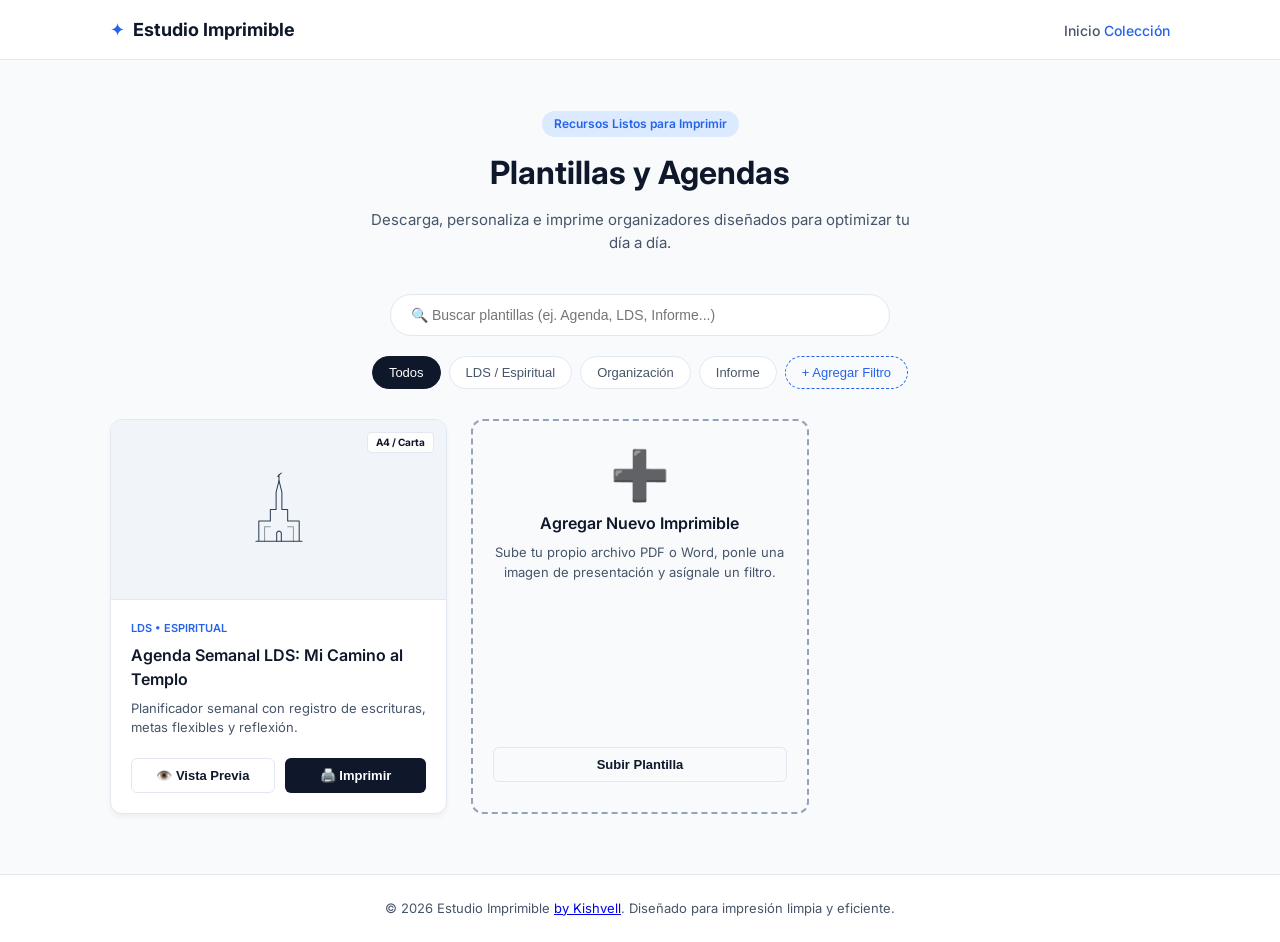
==== index.html @ 4506cd9e "first commit" ====
<!DOCTYPE html>
<html lang="es">

<head>
    <meta charset="UTF-8">
    <meta name="viewport" content="width=device-width, initial-scale=1.0">
    <title>Estudio Imprimible | Catálogo de Plantillas</title>
    <meta name="description" content="Empresa de Impresión y Diseño">
    <meta name="keywords" content="impresión, diseño, plantillas, agendas">
    <meta name="author" content="Kishvell">
    <meta property="og:title" content="Kishvell | Empresa de Impresión y Diseño">
    <meta property="og:description" content="Empresa de Impresión y Diseño">
    <meta property="og:image" content="./img/profile.jpeg">
    <meta property="og:type" content="website">
    <meta property="og:locale" content="es_AR">
    <link rel="icon" href="./images/icons8-print.gif" type="image/gif">
    <link rel="preconnect" href="https://fonts.googleapis.com">
    <link rel="preconnect" href="https://fonts.gstatic.com" crossorigin>
    <link
        href="https://fonts.googleapis.com/css2?family=Playfair+Display:wght@600;700&family=Inter:wght@300;400;500;600;700&display=swap"
        rel="stylesheet">
    <link rel="stylesheet" href="styles.css">
</head>

<body>

    <!-- Header / Navbar -->
    <header class="navbar">
        <div class="container navbar-content">
            <div class="brand">
                <span class="brand-icon">✦</span>
                <span class="brand-title">Estudio Imprimible</span>
            </div>
            <nav class="nav-links">
                <a href="#">Inicio</a>
                <a href="#catalogo" class="active">Colección</a>
            </nav>
        </div>
    </header>

    <!-- Hero Section -->
    <section class="hero">
        <div class="container hero-content">
            <span class="badge">Recursos Listos para Imprimir</span>
            <h1>Plantillas y Agendas</h1>
            <p>Descarga, personaliza e imprime organizadores diseñados para optimizar tu día a día.</p>
        </div>
    </section>

    <!-- Barra de Búsqueda -->
    <div class="search-container container">
        <input type="text" id="searchInput" placeholder="🔍 Buscar plantillas (ej. Agenda, LDS, Informe...)"
            class="search-input">
    </div>

    <!-- Filtros de Categorías (Actualizados) -->
    <section class="filters container" id="catalogo">
        <button class="filter-btn active" data-filter="all">Todos</button>
        <button class="filter-btn" data-filter="lds">LDS / Espiritual</button>
        <button class="filter-btn" data-filter="organizacion">Organización</button>
        <button class="filter-btn" data-filter="informe">Informe</button>
        <!-- Botón para agregar filtro dinámico -->
        <button class="filter-btn btn-add-filter" id="btnNuevoFiltro">+ Agregar Filtro</button>
    </section>

    <!-- Grilla de Productos Imprimibles -->
    <main class="container catalog-grid" id="catalogGrid">

        <!-- ITEM 1: Agenda Semanal LDS -->
        <article class="card" data-category="lds">
            <div class="card-preview">
                <div class="preview-badge">A4 / Carta</div>
                <svg class="card-svg" viewBox="0 0 100 130" xmlns="http://www.w3.org/2000/svg">
                    <g stroke="#2c3e50" stroke-width="1.8" fill="none" stroke-linecap="round" stroke-linejoin="round">
                        <path
                            d="M10,120 L90,120 M15,120 L15,85 L35,85 L35,65 L45,65 L45,35 L50,15 L55,35 L55,65 L65,65 L65,85 L85,85 L85,120" />
                        <path d="M25,120 L25,95 L35,95" opacity="0.5" />
                        <path d="M75,120 L75,95 L65,95" opacity="0.5" />
                        <path d="M46,120 L46,105 Q50,100 54,105 L54,120" />
                        <path d="M50,15 L50,5 M50,5 L54,2 M50,5 L48,8" />
                    </g>
                </svg>
            </div>
            <div class="card-body">
                <span class="card-tag">LDS • Espiritual</span>
                <h2 class="card-title">Agenda Semanal LDS: Mi Camino al Templo</h2>
                <p class="card-desc">Planificador semanal con registro de escrituras, metas flexibles y reflexión.</p>
                <div class="card-footer">
                    <button class="btn btn-outline btn-preview" data-target="agenda_lds.html"
                        data-title="Agenda Semanal LDS">👁️ Vista Previa</button>
                    <button class="btn btn-primary btn-print-direct" data-target="agenda_lds.html">🖨️ Imprimir</button>
                </div>
            </div>
        </article>

        <!-- ITEM 2: Agregar Nuevo -->
        <article class="card card-add-new" id="cardAddNew" data-always-show="true">
            <div class="card-body">
                <div class="icon-add">➕</div>
                <h2 class="card-title">Agregar Nuevo Imprimible</h2>
                <p class="card-desc">Sube tu propio archivo PDF o Word, ponle una imagen de presentación y asígnale un
                    filtro.</p>
                <div class="card-footer" style="width: 100%;">
                    <button class="btn btn-outline" id="btnOpenAddModal">Subir Plantilla</button>
                </div>
            </div>
        </article>

    </main>

    <!-- Footer -->
    <footer class="footer">
        <div class="container footer-content">
            <p>© 2026 Estudio Imprimible <a href="https://github.com/Kishvell">by Kishvell</a>. Diseñado para impresión limpia y eficiente.</p>
        </div>
    </footer>

    <iframe id="printIframe" style="display:none;" title="Impresión oculta"></iframe>

    <!-- 1. MODAL: Agregar Nuevo Documento -->
    <div id="addModal" class="modal" aria-hidden="true">
        <div class="modal-overlay close-add-modal"></div>
        <div class="modal-container" style="max-width: 500px; height: auto;">
            <header class="modal-header">
                <h3>Subir Nuevo Documento</h3>
                <button class="modal-close close-add-modal" aria-label="Cerrar">&times;</button>
            </header>
            <div class="modal-body" style="padding: 20px;">
                <form id="addPrintableForm" class="add-form">
                    <div class="form-group">
                        <label>Título de la Plantilla</label>
                        <input type="text" id="newTitle" required placeholder="Ej. Planificador Mensual">
                    </div>
                    <div class="form-group">
                        <label>Categoría / Filtro</label>
                        <select id="newCategory" required>
                            <option value="lds">LDS / Espiritual</option>
                            <option value="organizacion">Organización</option>
                            <option value="informe">Informe</option>
                        </select>
                    </div>
                    <div class="form-group">
                        <label>Imagen de Presentación (JPG/PNG)</label>
                        <input type="file" id="newImage" accept="image/*" required>
                    </div>
                    <div class="form-group">
                        <label>Archivo del Documento (PDF, Word...)</label>
                        <input type="file" id="newFile" accept=".pdf,.doc,.docx,.xls,.xlsx" required>
                    </div>
                </form>
            </div>
            <footer class="modal-footer">
                <button class="btn btn-outline close-add-modal">Cancelar</button>
                <button type="submit" form="addPrintableForm" class="btn btn-primary">Subir Archivo</button>
            </footer>
        </div>
    </div>

    <!-- 2. MODAL: Vista Previa -->
    <div id="previewModal" class="modal" aria-hidden="true">
        <div class="modal-overlay" id="modalOverlay"></div>
        <div class="modal-container">
            <header class="modal-header">
                <h3 id="modalTitle">Vista Previa del Documento</h3>
                <button class="modal-close" id="modalClose" aria-label="Cerrar">&times;</button>
            </header>
            <div class="modal-body">
                <iframe id="modalIframe" src="" title="Vista Previa Imprimible"></iframe>
            </div>
            <footer class="modal-footer">
                <button class="btn btn-outline" id="modalCloseBtn">Volver</button>
                <a href="#" id="modalOpenBtn" target="_blank" class="btn btn-outline">Abrir Archivo</a>
                <button class="btn btn-primary" id="modalPrintBtn">🖨️ Imprimir / Descargar</button>
            </footer>
        </div>
    </div>

    <script src="app.js"></script>
</body>

</html>
---- styles.css ----
:root {
    --bg-main: #f8fafc;
    --surface: #ffffff;
    --text-primary: #0f172a;
    --text-secondary: #475569;
    --accent: #2563eb;
    --border: #e2e8f0;
    --radius: 12px;
    --shadow: 0 4px 6px -1px rgba(0, 0, 0, 0.05);
    --shadow-hover: 0 10px 15px -3px rgba(0, 0, 0, 0.1);
}

* {
    box-sizing: border-box;
    margin: 0;
    padding: 0;
}

body {
    font-family: 'Inter', system-ui, sans-serif;
    background-color: var(--bg-main);
    color: var(--text-primary);
    line-height: 1.5;
}

.container {
    max-width: 1100px;
    margin: 0 auto;
    padding: 0 20px;
}

/* Navbar */
.navbar {
    background-color: var(--surface);
    border-bottom: 1px solid var(--border);
    padding: 16px 0;
    position: sticky;
    top: 0;
    z-index: 100;
}

.navbar-content {
    display: flex;
    justify-content: space-between;
    align-items: center;
}

.brand {
    display: flex;
    align-items: center;
    gap: 8px;
    font-weight: 700;
    font-size: 18px;
}

.brand-icon {
    color: var(--accent);
}

.nav-links a {
    text-decoration: none;
    color: var(--text-secondary);
    font-size: 14px;
    font-weight: 500;
}

.nav-links a:hover,
.nav-links a.active {
    color: var(--accent);
}

/* Hero */
.hero {
    padding: 50px 0 20px 0;
    text-align: center;
}

.badge {
    display: inline-block;
    background: #dbeafe;
    color: var(--accent);
    font-size: 12px;
    font-weight: 600;
    padding: 4px 12px;
    border-radius: 20px;
    margin-bottom: 12px;
}

.hero h1 {
    font-size: 32px;
    font-weight: 700;
    margin-bottom: 12px;
}

.hero p {
    color: var(--text-secondary);
    max-width: 550px;
    margin: 0 auto;
    font-size: 15px;
}

/* Buscador */
.search-container {
    text-align: center;
    margin: 20px auto;
}

.search-input {
    width: 100%;
    max-width: 500px;
    padding: 12px 20px;
    border: 1px solid var(--border);
    border-radius: 24px;
    font-size: 14px;
    outline: none;
    transition: border-color 0.2s, box-shadow 0.2s;
}

.search-input:focus {
    border-color: var(--accent);
    box-shadow: 0 0 0 3px rgba(37, 99, 235, 0.1);
}

/* Filtros */
.filters {
    display: flex;
    justify-content: center;
    gap: 8px;
    margin-bottom: 30px;
    flex-wrap: wrap;
}

.filter-btn {
    background: var(--surface);
    border: 1px solid var(--border);
    padding: 8px 16px;
    border-radius: 20px;
    font-size: 13px;
    font-weight: 500;
    color: var(--text-secondary);
    cursor: pointer;
    transition: all 0.2s;
}

.filter-btn:hover,
.filter-btn.active {
    background: var(--text-primary);
    color: #fff;
    border-color: var(--text-primary);
}

/* Grilla */
.catalog-grid {
    display: grid;
    grid-template-columns: repeat(auto-fill, minmax(300px, 1fr));
    gap: 24px;
    margin-bottom: 60px;
}

.card {
    background: var(--surface);
    border: 1px solid var(--border);
    border-radius: var(--radius);
    overflow: hidden;
    box-shadow: var(--shadow);
    display: flex;
    flex-direction: column;
    transition: transform 0.2s;
}

.card:hover {
    transform: translateY(-4px);
    box-shadow: var(--shadow-hover);
}

.card-preview {
    height: 180px;
    background-color: #f1f5f9;
    display: flex;
    align-items: center;
    justify-content: center;
    position: relative;
    border-bottom: 1px solid var(--border);
}

.card-svg {
    width: 60px;
    height: 75px;
}

.preview-badge {
    position: absolute;
    top: 12px;
    right: 12px;
    background: rgba(255, 255, 255, 0.9);
    font-size: 10px;
    font-weight: 700;
    padding: 2px 8px;
    border-radius: 4px;
    border: 1px solid var(--border);
}

.placeholder-bg {
    background-color: #f8fafc;
}

.placeholder-icon {
    font-size: 40px;
    opacity: 0.3;
}

.card-body {
    padding: 20px;
    display: flex;
    flex-direction: column;
    flex-grow: 1;
}

.card-tag {
    font-size: 11px;
    font-weight: 600;
    text-transform: uppercase;
    color: var(--accent);
    margin-bottom: 6px;
}

.card-title {
    font-size: 16px;
    font-weight: 600;
    margin-bottom: 8px;
    color: var(--text-primary);
}

.card-desc {
    font-size: 13px;
    color: var(--text-secondary);
    margin-bottom: 20px;
    flex-grow: 1;
}

.card-footer {
    display: flex;
    gap: 10px;
}

/* Botones */
.btn {
    flex: 1;
    padding: 9px 12px;
    border-radius: 6px;
    font-size: 13px;
    font-weight: 600;
    text-align: center;
    text-decoration: none;
    cursor: pointer;
    border: none;
    transition: background 0.2s;
}

.btn-primary {
    background-color: var(--text-primary);
    color: #ffffff;
}

.btn-primary:hover {
    background-color: #1e293b;
}

.btn-outline {
    background: transparent;
    border: 1px solid var(--border);
    color: var(--text-primary);
}

.btn-outline:hover {
    background-color: #f1f5f9;
}

.btn-disabled {
    background-color: #f1f5f9;
    color: #94a3b8;
    cursor: not-allowed;
}

/* Footer */
.footer {
    border-top: 1px solid var(--border);
    padding: 24px 0;
    text-align: center;
    font-size: 13px;
    color: var(--text-secondary);
    background: var(--surface);
}

/* --- Modal de Vista Previa --- */
.modal {
    position: fixed;
    top: 0;
    left: 0;
    width: 100vw;
    height: 100vh;
    display: flex;
    align-items: center;
    justify-content: center;
    z-index: 1000;
    opacity: 0;
    visibility: hidden;
    transition: opacity 0.25s;
}

.modal.active {
    opacity: 1;
    visibility: visible;
}

.modal-overlay {
    position: absolute;
    top: 0;
    left: 0;
    width: 100%;
    height: 100%;
    background: rgba(15, 23, 42, 0.6);
    backdrop-filter: blur(4px);
}

.modal-container {
    position: relative;
    background: #ffffff;
    width: 90%;
    max-width: 850px;
    height: 88vh;
    border-radius: 12px;
    box-shadow: 0 20px 25px -5px rgba(0, 0, 0, 0.2);
    display: flex;
    flex-direction: column;
    overflow: hidden;
    transform: translateY(20px);
    transition: transform 0.25s;
    z-index: 1001;
}

.modal.active .modal-container {
    transform: translateY(0);
}

.modal-header {
    display: flex;
    justify-content: space-between;
    align-items: center;
    padding: 14px 20px;
    border-bottom: 1px solid var(--border);
}

.modal-close {
    background: none;
    border: none;
    font-size: 22px;
    cursor: pointer;
    color: var(--text-secondary);
}

.modal-close:hover {
    color: var(--text-primary);
}

.modal-body {
    flex: 1;
    background: #f1f5f9;
    position: relative;
}

.modal-body iframe {
    width: 100%;
    height: 100%;
    border: none;
}

.modal-footer {
    display: flex;
    justify-content: flex-end;
    gap: 10px;
    padding: 12px 20px;
    border-top: 1px solid var(--border);
}

/* --- Tarjeta Especial: Agregar Nuevo --- */
.card-add-new {
    background: transparent;
    border: 2px dashed #94a3b8;
    box-shadow: none;
    text-align: center;
}

.card-add-new:hover {
    border-color: var(--accent);
    background: #eff6ff;
    box-shadow: none;
}

.card-add-new .card-body {
    align-items: center;
    justify-content: center;
    padding: 30px 20px;
}

.icon-add {
    font-size: 48px;
    margin-bottom: 12px;
    line-height: 1;
}

/* --- Formulario y Modal de Subida --- */
.add-form {
    display: flex;
    flex-direction: column;
    gap: 16px;
}

.form-group {
    display: flex;
    flex-direction: column;
    gap: 6px;
}

.form-group label {
    font-size: 13px;
    font-weight: 600;
    color: var(--text-primary);
}

.form-group input[type="text"],
.form-group select {
    padding: 10px 14px;
    border: 1px solid var(--border);
    border-radius: 6px;
    font-size: 14px;
    outline: none;
    font-family: inherit;
}

.form-group input[type="file"] {
    font-size: 13px;
    padding: 10px;
    border: 1px dashed #94a3b8;
    border-radius: 6px;
    background: #f8fafc;
    cursor: pointer;
}

/* --- Botón Especial de Filtro --- */
.btn-add-filter {
    border-style: dashed;
    background: transparent;
    color: var(--accent);
    border-color: var(--accent);
}

.btn-add-filter:hover {
    background: var(--accent) !important;
    color: white !important;
    border-color: var(--accent) !important;
}
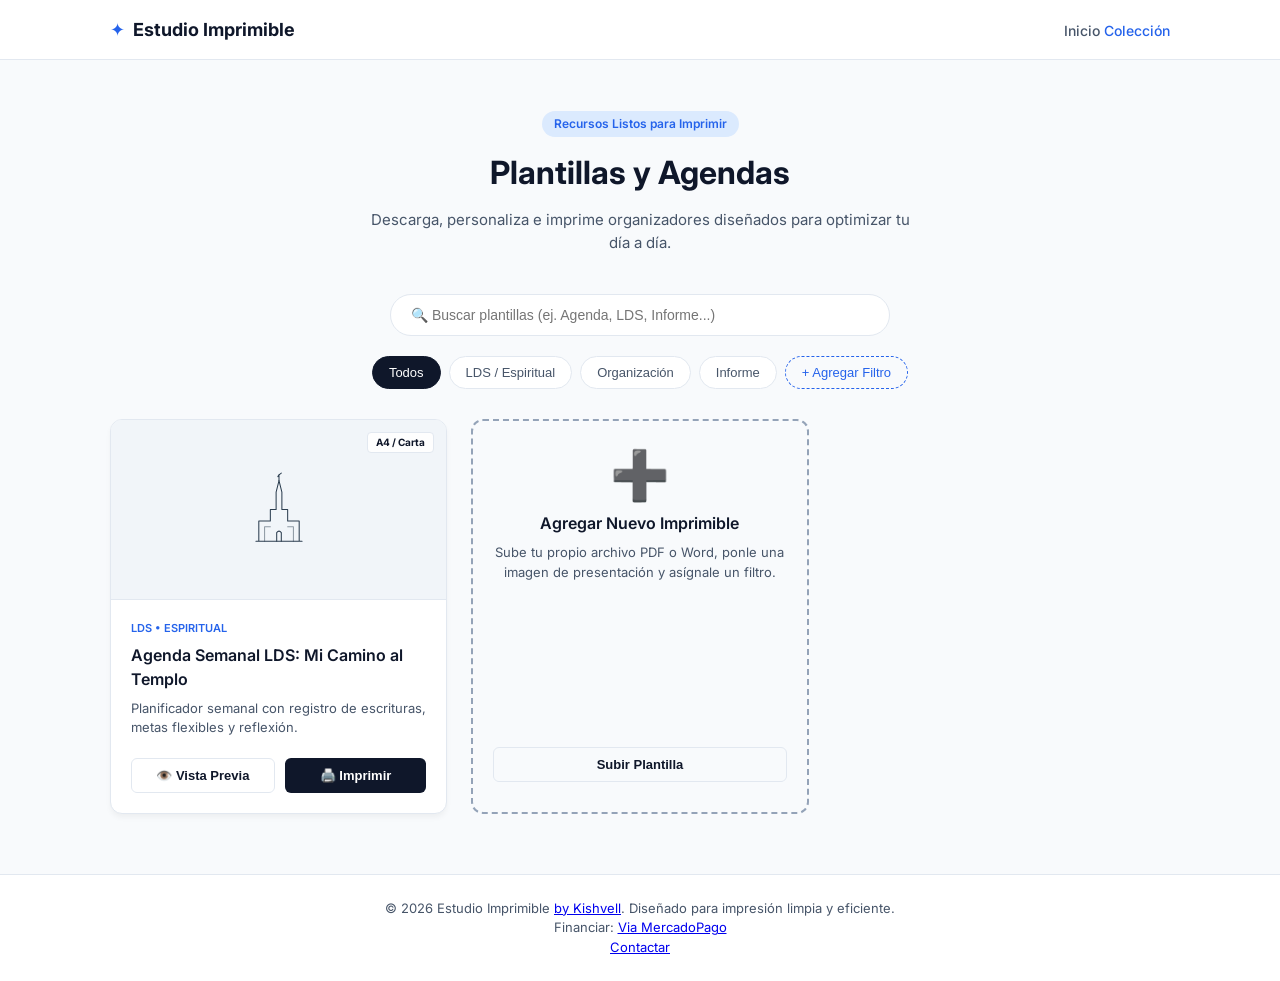
==== commit 80cd4926: "31/8/2026" ====
--- a/index.html
+++ b/index.html
@@ -112,6 +112,8 @@
     <footer class="footer">
         <div class="container footer-content">
             <p>© 2026 Estudio Imprimible <a href="https://github.com/Kishvell">by Kishvell</a>. Diseñado para impresión limpia y eficiente.</p>
+            <p>Financiar: <a href="https://link.mercadopago.com.ar/spacemusic">Via MercadoPago</a></p>
+            <p><a href="https://wa.me/5491149358281?text=Hola,%20quiero%20más%20información">Contactar</a></p>
         </div>
     </footer>
 
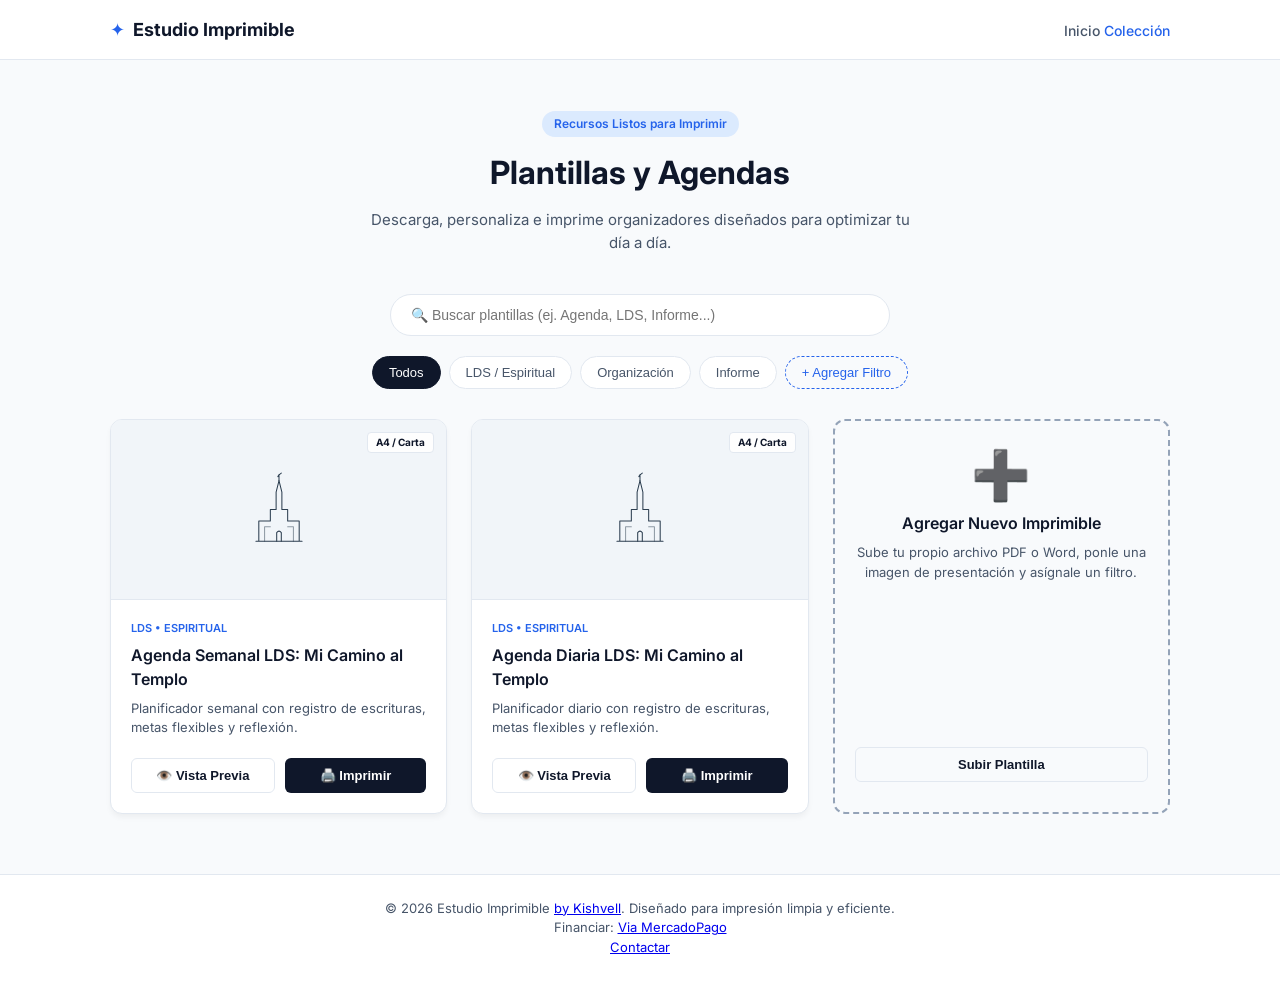
==== commit 77b4a4c0: "2/9/2026" ====
--- a/index.html
+++ b/index.html
@@ -93,6 +93,33 @@
             </div>
         </article>
 
+        <!-- ITEM 2: Agenda Diaria LDS -->
+        <article class="card" data-category="lds">
+            <div class="card-preview">
+                <div class="preview-badge">A4 / Carta</div>
+                <svg class="card-svg" viewBox="0 0 100 130" xmlns="http://www.w3.org/2000/svg">
+                    <g stroke="#2c3e50" stroke-width="1.8" fill="none" stroke-linecap="round" stroke-linejoin="round">
+                        <path
+                            d="M10,120 L90,120 M15,120 L15,85 L35,85 L35,65 L45,65 L45,35 L50,15 L55,35 L55,65 L65,65 L65,85 L85,85 L85,120" />
+                        <path d="M25,120 L25,95 L35,95" opacity="0.5" />
+                        <path d="M75,120 L75,95 L65,95" opacity="0.5" />
+                        <path d="M46,120 L46,105 Q50,100 54,105 L54,120" />
+                        <path d="M50,15 L50,5 M50,5 L54,2 M50,5 L48,8" />
+                    </g>
+                </svg>
+            </div>
+            <div class="card-body">
+                <span class="card-tag">LDS • Espiritual</span>
+                <h2 class="card-title">Agenda Diaria LDS: Mi Camino al Templo</h2>
+                <p class="card-desc">Planificador diario con registro de escrituras, metas flexibles y reflexión.</p>
+                <div class="card-footer">
+                    <button class="btn btn-outline btn-preview" data-target="agenda_lds_diaria.html"
+                        data-title="Agenda Diaria LDS">👁️ Vista Previa</button>
+                    <button class="btn btn-primary btn-print-direct" data-target="agenda_lds_diaria.html">🖨️ Imprimir</button>
+                </div>
+            </div>
+        </article>
+
         <!-- ITEM 2: Agregar Nuevo -->
         <article class="card card-add-new" id="cardAddNew" data-always-show="true">
             <div class="card-body">
